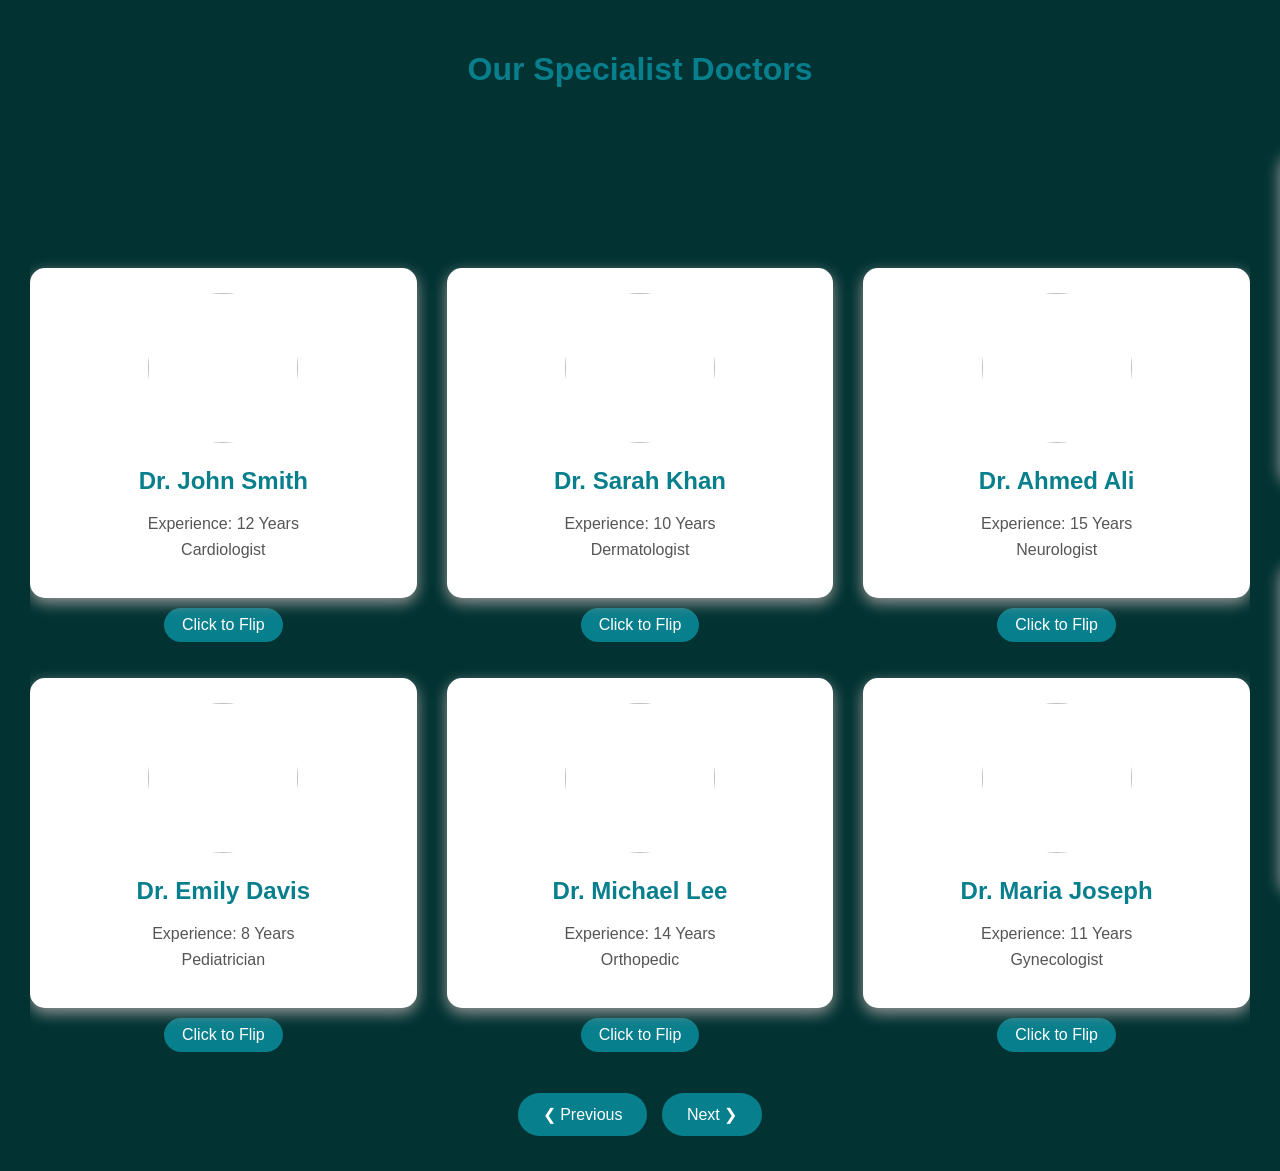
==== doctor.html @ ad0640b2 "hospital info" ====
<!DOCTYPE html>
<html lang="en">
<head>
    <meta charset="UTF-8">
    <meta name="viewport" content="width=device-width, initial-scale=1.0">
    <title>doctor</title>
</head>
<body>
    <link rel="stylesheet" href="doctor.css">
    
<h1>Our Specialist Doctors</h1>

<!-- Radio buttons for sliding -->
<input type="radio" name="slide" id="page1" checked>
<input type="radio" name="slide" id="page2">

<div class="slider">

    <!-- PAGE 1 : 6 DOCTORS -->
    <div class="doctor-page">

        <!-- Doctor 1 -->
        <div class="card">
            <input type="checkbox" id="doctor1">
            <div class="card-inner">

                <div class="card-front">
                    <img src="doc1.jpg">
                    <h2>Dr. John Smith</h2>
                    <p>Experience: 12 Years</p>
                    <p>Cardiologist</p>
                </div>

                <div class="card-back">
                    <h2>Dr. John Smith</h2>
                    <p>
                        Dr. John is an experienced cardiologist.
                        He provides expert heart care and treatment
                        with modern medical technology.
                    </p>
                </div>

            </div>
            <label for="doctor1" class="flip">Click to Flip</label>
        </div>

        <!-- Doctor 2 -->
        <div class="card">
            <input type="checkbox" id="doctor2">
            <div class="card-inner">

                <div class="card-front">
                    <img src="doc9.jpg">
                    <h2>Dr. Sarah Khan</h2>
                    <p>Experience: 10 Years</p>
                    <p>Dermatologist</p>
                </div>

                <div class="card-back">
                    <h2>Dr. Sarah Khan</h2>
                    <p>
                        Dr. Sarah specializes in skin care,
                        dermatology and advanced skin treatments.
                    </p>
                </div>

            </div>
            <label for="doctor2" class="flip">Click to Flip</label>
        </div>

        <!-- Doctor 3 -->
        <div class="card">
            <input type="checkbox" id="doctor3">
            <div class="card-inner">

                <div class="card-front">
                    <img src="doc3.jpg">
                    <h2>Dr. Ahmed Ali</h2>
                    <p>Experience: 15 Years</p>
                    <p>Neurologist</p>
                </div>

                <div class="card-back">
                    <h2>Dr. Ahmed Ali</h2>
                    <p>
                        Dr. Ahmed provides specialized neurological
                        diagnosis and treatment for patients.
                    </p>
                </div>

            </div>
            <label for="doctor3" class="flip">Click to Flip</label>
        </div>

        <!-- Doctor 4 -->
        <div class="card">
            <input type="checkbox" id="doctor4">
            <div class="card-inner">

                <div class="card-front">
                    <img src="doc6.jpg">
                    <h2>Dr. Emily Davis</h2>
                    <p>Experience: 8 Years</p>
                    <p>Pediatrician</p>
                </div>

                <div class="card-back">
                    <h2>Dr. Emily Davis</h2>
                    <p>
                        Dr. Emily specializes in children's health,
                        growth and medical care.
                    </p>
                </div>

            </div>
            <label for="doctor4" class="flip">Click to Flip</label>
        </div>

        <!-- Doctor 5 -->
        <div class="card">
            <input type="checkbox" id="doctor5">
            <div class="card-inner">

                <div class="card-front">
                    <img src="doc7.jpg">
                    <h2>Dr. Michael Lee</h2>
                    <p>Experience: 14 Years</p>
                    <p>Orthopedic</p>
                </div>

                <div class="card-back">
                    <h2>Dr. Michael Lee</h2>
                    <p>
                        Dr. Michael specializes in bones,
                        joints, muscles and orthopedic treatment.
                    </p>
                </div>

            </div>
            <label for="doctor5" class="flip">Click to Flip</label>
        </div>

        <!-- Doctor 6 -->
        <div class="card">
            <input type="checkbox" id="doctor6">
            <div class="card-inner">

                <div class="card-front">
                    <img src="doc13.jpg">
                    <h2>Dr. Maria Joseph</h2>
                    <p>Experience: 11 Years</p>
                    <p>Gynecologist</p>
                </div>

                <div class="card-back">
                    <h2>Dr. Maria Joseph</h2>
                    <p>
                        Dr. Maria provides professional women's
                        healthcare and gynecological services.
                    </p>
                </div>

            </div>
            <label for="doctor6" class="flip">Click to Flip</label>
        </div>

    </div>


    <!-- PAGE 2 : NEW 6 DOCTORS -->
    <div class="doctor-page">

        <div class="card">
            <input type="checkbox" id="doctor7">
            <div class="card-inner">
                <div class="card-front">
                    <img src="doc4.jpg">
                    <h2>Dr. David Wilson</h2>
                    <p>Experience: 13 Years</p>
                    <p>Surgeon</p>
                </div>
                <div class="card-back">
                    <h2>Dr. David Wilson</h2>
                    <p>
                        Dr. David is an experienced surgeon
                        providing safe and advanced surgical care.
                    </p>
                </div>
            </div>
            <label for="doctor7" class="flip">Click to Flip</label>
        </div>

        <div class="card">
            <input type="checkbox" id="doctor8">
            <div class="card-inner">
                <div class="card-front">
                    <img src="doc8.jpg">
                    <h2>Dr. Lisa Roy</h2>
                    <p>Experience: 9 Years</p>
                    <p>ENT Specialist</p>
                </div>
                <div class="card-back">
                    <h2>Dr. Lisa Roy</h2>
                    <p>
                        Dr. Lisa provides treatment for ear,
                        nose and throat related conditions.
                    </p>
                </div>
            </div>
            <label for="doctor8" class="flip">Click to Flip</label>
        </div>

        <div class="card">
            <input type="checkbox" id="doctor9">
            <div class="card-inner">
                <div class="card-front">
                    <img src="doc5.jpg">
                    <h2>Dr. Robert Khan</h2>
                    <p>Experience: 16 Years</p>
                    <p>General Physician</p>
                </div>
                <div class="card-back">
                    <h2>Dr. Robert Khan</h2>
                    <p>
                        Dr. Robert provides complete general
                        medical consultation and patient care.
                    </p>
                </div>
            </div>
            <label for="doctor9" class="flip">Click to Flip</label>
        </div>

        <div class="card">
            <input type="checkbox" id="doctor10">
            <div class="card-inner">
                <div class="card-front">
                    <img src="doc10.jpg">
                    <h2>Dr. Anna Thomas</h2>
                    <p>Experience: 7 Years</p>
                    <p>Radiologist</p>
                </div>
                <div class="card-back">
                    <h2>Dr. Anna Thomas</h2>
                    <p>
                        Dr. Anna specializes in medical imaging
                        and diagnostic radiology.
                    </p>
                </div>
            </div>
            <label for="doctor10" class="flip">Click to Flip</label>
        </div>

        <div class="card">
            <input type="checkbox" id="doctor11">
            <div class="card-inner">
                <div class="card-front">
                    <img src="doc12.jpg">
                    <h2>Dr. James Kumar</h2>
                    <p>Experience: 12 Years</p>
                    <p>Urologist</p>
                </div>
                <div class="card-back">
                    <h2>Dr. James Kumar</h2>
                    <p>
                        Dr. James provides specialized diagnosis
                        and treatment for urinary conditions.
                    </p>
                </div>
            </div>
            <label for="doctor11" class="flip">Click to Flip</label>
        </div>

        <div class="card">
            <input type="checkbox" id="doctor12">
            <div class="card-inner">
                <div class="card-front">
                    <img src="doc11.jpg">
                    <h2>Dr. Sophia Khan</h2>
                    <p>Experience: 10 Years</p>
                    <p>Psychiatrist</p>
                </div>
                <div class="card-back">
                    <h2>Dr. Sophia Khan</h2>
                    <p>
                        Dr. Sophia provides professional mental
                        wellness consultation and patient support.
                    </p>
                </div>
            </div>
            <label for="doctor12" class="flip">Click to Flip</label>
        </div>

    </div>

</div>


<!-- SLIDE BUTTONS -->
<div class="buttons">
    <label for="page1">❮ Previous</label>
    <label for="page2">Next ❯</label>
</div>

</body>
</html>

</body>
</html>
---- doctor.css ----
* {
    box-sizing: border-box;
}

body {
    margin: 0;
    padding: 30px;
    font-family: Arial, sans-serif;
    background: #023232;
    text-align: center;
}

h1 {
    color: #087f8c;
    margin-bottom: 30px;
}

/* Hide radio buttons */
input[type="radio"] {
    display: none;
}

/* Slider */
.slider {
    width: 100%;
    overflow: hidden;
}

/* Two pages */
.doctor-page {
    margin-top: 150px;
    width: 100%;
    display: grid;
    grid-template-columns: repeat(3, 1fr);
    gap: 30px;
    transition: transform 0.6s ease;
}

/* Put second page beside first page */
.doctor-page:nth-child(2) {
    position: absolute;
    left: 100%;
    top: 0;
}

/* Card */
.card {
    width: 100%;
    height: 380px;
    perspective: 1000px;
    position: relative;
}

/* Hide checkbox */
.card input {
    display: none;
}

/* Card rotating area */
.card-inner {
    width: 100%;
    height: 330px;
    position: relative;
    transform-style: preserve-3d;
    transition: transform 0.7s;
}

/* Click checkbox = rotate */
.card input:checked ~ .card-inner {
    transform: rotateY(180deg);
}

/* Front and back */
.card-front,
.card-back {
    position: absolute;
    width: 100%;
    height: 100%;
    border-radius: 15px;
    backface-visibility: hidden;
    padding: 15px;
    box-shadow: 0 5px 15px #999;
}

/* Front */
.card-front {
    background: white;
}

.card-front img {
    width: 150px;
    height: 150px;
    object-fit: cover;
    border-radius: 50%;
    margin-top: 10px;
}

.card-front h2 {
    color: #087f8c;
}

.card-front p {
    margin: 8px;
    color: #555;
}

/* Back */
.card-back {
    background: #087f8c;
    color: white;
    transform: rotateY(180deg);
    display: flex;
    flex-direction: column;
    justify-content: center;
    align-items: center;
}

.card-back h2 {
    margin-bottom: 20px;
}

.card-back p {
    line-height: 1.6;
    padding: 15px;
}

/* Flip text */
.flip {
    display: inline-block;
    margin-top: 10px;
    background: #087f8c;
    color: white;
    padding: 8px 18px;
    border-radius: 20px;
    cursor: pointer;
}

.flip:hover {
    background: #055b63;
}

/* Slide buttons */
.buttons {
    margin-top: 30px;
}

.buttons label {
    display: inline-block;
    background: #087f8c;
    color: white;
    padding: 12px 25px;
    margin: 5px;
    border-radius: 25px;
    cursor: pointer;
}

.buttons label:hover {
    background: #055b63;
}

/* PAGE SLIDE */

#page2:checked ~ .slider .doctor-page:first-child {
    transform: translateX(-100%);
}

#page2:checked ~ .slider .doctor-page:nth-child(2) {
    transform: translateX(-100%);
}


/* Mobile */
@media (max-width: 800px) {

    .doctor-page {
        grid-template-columns: repeat(2, 1fr);
    }

}

@media (max-width: 500px) {

    .doctor-page {
        grid-template-columns: 1fr;
    }

}
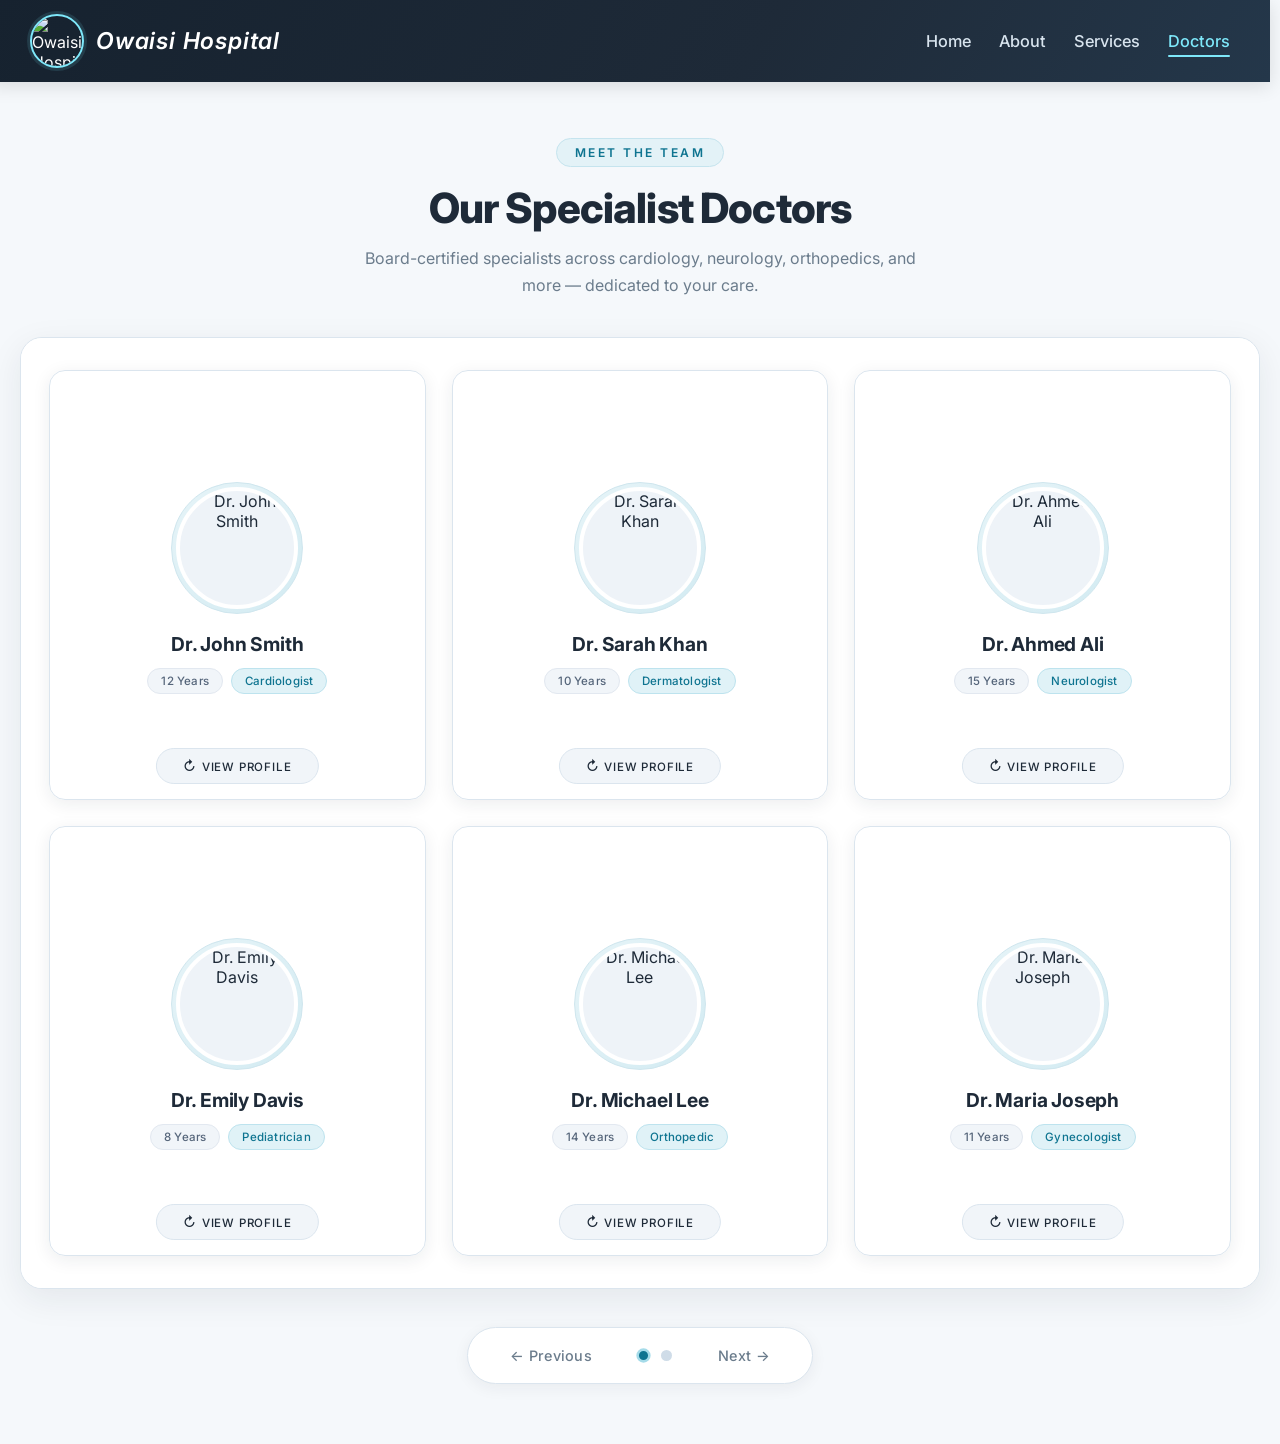
==== commit 54e51986: "update hospital website" ====
--- a/doctor.html
+++ b/doctor.html
@@ -3,306 +3,350 @@
 <head>
     <meta charset="UTF-8">
     <meta name="viewport" content="width=device-width, initial-scale=1.0">
-    <title>doctor</title>
+    <title>Our Specialist Doctors – Owaisi Hospital</title>
+    <link rel="preconnect" href="https://fonts.googleapis.com">
+    <link rel="preconnect" href="https://fonts.gstatic.com" crossorigin>
+    <link href="https://fonts.googleapis.com/css2?family=Inter:wght@300;400;500;600;700;800&display=swap" rel="stylesheet">
+    <link rel="stylesheet" href="doctor.css">
 </head>
 <body>
-    <link rel="stylesheet" href="doctor.css">
-    
-<h1>Our Specialist Doctors</h1>
-
-<!-- Radio buttons for sliding -->
-<input type="radio" name="slide" id="page1" checked>
-<input type="radio" name="slide" id="page2">
-
-<div class="slider">
-
-    <!-- PAGE 1 : 6 DOCTORS -->
-    <div class="doctor-page">
-
-        <!-- Doctor 1 -->
-        <div class="card">
-            <input type="checkbox" id="doctor1">
-            <div class="card-inner">
-
-                <div class="card-front">
-                    <img src="doc1.jpg">
-                    <h2>Dr. John Smith</h2>
-                    <p>Experience: 12 Years</p>
-                    <p>Cardiologist</p>
-                </div>
-
-                <div class="card-back">
-                    <h2>Dr. John Smith</h2>
-                    <p>
-                        Dr. John is an experienced cardiologist.
-                        He provides expert heart care and treatment
-                        with modern medical technology.
-                    </p>
-                </div>
+
+    <!-- ========== NAVBAR ========== -->
+    <nav class="navbar">
+        <div class="logo">
+            <img src="https://ik.imagekit.io/ii1duviwf/assets/images3.jpg?updatedAt=1786777859644" alt="Owaisi Hospital Logo" class="owaisilo">
+            <p class="navlogo"><i>Owaisi Hospital</i></p>
+        </div>
+
+        <input type="checkbox" id="menu-toggle" class="menu-checkbox">
+        <label for="menu-toggle" class="menu-btn" aria-label="Toggle menu">
+            <span></span>
+            <span></span>
+            <span></span>
+        </label>
+
+        <ul class="nav-links">
+            <li><a href="home.html">Home</a></li>
+            <li><a href="index.html">About</a></li>
+            <li><a href="services.html">Services</a></li>
+            <li><a href="doctor.html" class="active">Doctors</a></li>
+        </ul>
+    </nav>
+
+    <!-- ========== PAGE HEADER ========== -->
+    <header class="page-header">
+        <span class="eyebrow">Meet the Team</span>
+        <h1 class="page-title">Our Specialist Doctors</h1>
+        <p class="page-subtitle">Board-certified specialists across cardiology, neurology, orthopedics, and more — dedicated to your care.</p>
+    </header>
+
+    <!-- ========== PAGE STATE ========== -->
+    <input type="radio" name="slide" id="page1" checked>
+    <input type="radio" name="slide" id="page2">
+
+    <!-- ========== SLIDER ========== -->
+    <div class="slider-wrapper">
+        <div class="slider">
+
+            <!-- ===== PAGE 1 ===== -->
+            <div class="doctor-page page-blue">
+
+                <article class="card">
+                    <input type="checkbox" id="doctor1">
+                    <div class="card-inner">
+                        <div class="card-front">
+                            <div class="img-wrapper">
+                                <img src="https://ik.imagekit.io/ii1duviwf/assets/doc4.jpg?updatedAt=1786777857141" alt="Dr. John Smith">
+                            </div>
+                            <h2>Dr. John Smith</h2>
+                            <div class="badge-group">
+                                <span class="exp-badge">12 Years</span>
+                                <span class="specialty-badge">Cardiologist</span>
+                            </div>
+                        </div>
+                        <div class="card-back">
+                            <div class="back-icon">❤️</div>
+                            <h2>Dr. John Smith</h2>
+                            <span class="back-specialty">Cardiologist</span>
+                            <p>Expert cardiologist providing comprehensive heart care using modern technology.</p>
+                        </div>
+                    </div>
+                    <label for="doctor1" class="flip-btn">View Profile</label>
+                </article>
+
+                <article class="card">
+                    <input type="checkbox" id="doctor2">
+                    <div class="card-inner">
+                        <div class="card-front">
+                            <div class="img-wrapper">
+                                <img src="https://ik.imagekit.io/ii1duviwf/assets/doc11.jpg?updatedAt=1786777857047" alt="Dr. Sarah Khan">
+                            </div>
+                            <h2>Dr. Sarah Khan</h2>
+                            <div class="badge-group">
+                                <span class="exp-badge">10 Years</span>
+                                <span class="specialty-badge">Dermatologist</span>
+                            </div>
+                        </div>
+                        <div class="card-back">
+                            <div class="back-icon">🧴</div>
+                            <h2>Dr. Sarah Khan</h2>
+                            <span class="back-specialty">Dermatologist</span>
+                            <p>Specialist in skin care, advanced dermatology, and cosmetic treatments.</p>
+                        </div>
+                    </div>
+                    <label for="doctor2" class="flip-btn">View Profile</label>
+                </article>
+
+                <article class="card">
+                    <input type="checkbox" id="doctor3">
+                    <div class="card-inner">
+                        <div class="card-front">
+                            <div class="img-wrapper">
+                                <img src="https://ik.imagekit.io/ii1duviwf/assets/doc5.jpg?updatedAt=1786777857223" alt="Dr. Ahmed Ali">
+                            </div>
+                            <h2>Dr. Ahmed Ali</h2>
+                            <div class="badge-group">
+                                <span class="exp-badge">15 Years</span>
+                                <span class="specialty-badge">Neurologist</span>
+                            </div>
+                        </div>
+                        <div class="card-back">
+                            <div class="back-icon">🧠</div>
+                            <h2>Dr. Ahmed Ali</h2>
+                            <span class="back-specialty">Neurologist</span>
+                            <p>Neurological diagnosis and treatment for complex brain and nervous system disorders.</p>
+                        </div>
+                    </div>
+                    <label for="doctor3" class="flip-btn">View Profile</label>
+                </article>
+
+                <article class="card">
+                    <input type="checkbox" id="doctor4">
+                    <div class="card-inner">
+                        <div class="card-front">
+                            <div class="img-wrapper">
+                                <img src="https://ik.imagekit.io/ii1duviwf/assets/doc8.jpg?updatedAt=1786777858055" alt="Dr. Emily Davis">
+                            </div>
+                            <h2>Dr. Emily Davis</h2>
+                            <div class="badge-group">
+                                <span class="exp-badge">8 Years</span>
+                                <span class="specialty-badge">Pediatrician</span>
+                            </div>
+                        </div>
+                        <div class="card-back">
+                            <div class="back-icon">👶</div>
+                            <h2>Dr. Emily Davis</h2>
+                            <span class="back-specialty">Pediatrician</span>
+                            <p>Dedicated to children's health, growth monitoring, and pediatric care.</p>
+                        </div>
+                    </div>
+                    <label for="doctor4" class="flip-btn">View Profile</label>
+                </article>
+
+                <article class="card">
+                    <input type="checkbox" id="doctor5">
+                    <div class="card-inner">
+                        <div class="card-front">
+                            <div class="img-wrapper">
+                                <img src="https://ik.imagekit.io/ii1duviwf/assets/doc13.jpg?updatedAt=1786777857024" alt="Dr. Michael Lee">
+                            </div>
+                            <h2>Dr. Michael Lee</h2>
+                            <div class="badge-group">
+                                <span class="exp-badge">14 Years</span>
+                                <span class="specialty-badge">Orthopedic</span>
+                            </div>
+                        </div>
+                        <div class="card-back">
+                            <div class="back-icon">🦴</div>
+                            <h2>Dr. Michael Lee</h2>
+                            <span class="back-specialty">Orthopedic Surgeon</span>
+                            <p>Orthopedic surgeon specializing in bones, joints, and musculoskeletal injuries.</p>
+                        </div>
+                    </div>
+                    <label for="doctor5" class="flip-btn">View Profile</label>
+                </article>
+
+                <article class="card">
+                    <input type="checkbox" id="doctor6">
+                    <div class="card-inner">
+                        <div class="card-front">
+                            <div class="img-wrapper">
+                                <img src="https://ik.imagekit.io/ii1duviwf/assets/doc6.jpg?updatedAt=1786777857351" alt="Dr. Maria Joseph">
+                            </div>
+                            <h2>Dr. Maria Joseph</h2>
+                            <div class="badge-group">
+                                <span class="exp-badge">11 Years</span>
+                                <span class="specialty-badge">Gynecologist</span>
+                            </div>
+                        </div>
+                        <div class="card-back">
+                            <div class="back-icon">🌸</div>
+                            <h2>Dr. Maria Joseph</h2>
+                            <span class="back-specialty">Gynecologist</span>
+                            <p>Women's health expert offering comprehensive gynecological and obstetric services.</p>
+                        </div>
+                    </div>
+                    <label for="doctor6" class="flip-btn">View Profile</label>
+                </article>
 
             </div>
-            <label for="doctor1" class="flip">Click to Flip</label>
+
+            <!-- ===== PAGE 2 ===== -->
+            <div class="doctor-page page-amber">
+
+                <article class="card">
+                    <input type="checkbox" id="doctor7">
+                    <div class="card-inner">
+                        <div class="card-front">
+                            <div class="img-wrapper">
+                                <img src="https://ik.imagekit.io/ii1duviwf/assets/doc4.jpg?updatedAt=1786777857141" alt="Dr. David Wilson">
+                            </div>
+                            <h2>Dr. David Wilson</h2>
+                            <div class="badge-group">
+                                <span class="exp-badge">13 Years</span>
+                                <span class="specialty-badge">Surgeon</span>
+                            </div>
+                        </div>
+                        <div class="card-back">
+                            <div class="back-icon">🔬</div>
+                            <h2>Dr. David Wilson</h2>
+                            <span class="back-specialty">Surgeon</span>
+                            <p>Highly skilled surgeon with expertise in minimally invasive and complex surgeries.</p>
+                        </div>
+                    </div>
+                    <label for="doctor7" class="flip-btn">View Profile</label>
+                </article>
+
+                <article class="card">
+                    <input type="checkbox" id="doctor8">
+                    <div class="card-inner">
+                        <div class="card-front">
+                            <div class="img-wrapper">
+                                <img src="https://ik.imagekit.io/ii1duviwf/assets/doc10.jpg?updatedAt=1786777857098" alt="Dr. Lisa Roy">
+                            </div>
+                            <h2>Dr. Lisa Roy</h2>
+                            <div class="badge-group">
+                                <span class="exp-badge">9 Years</span>
+                                <span class="specialty-badge">ENT Specialist</span>
+                            </div>
+                        </div>
+                        <div class="card-back">
+                            <div class="back-icon">👂</div>
+                            <h2>Dr. Lisa Roy</h2>
+                            <span class="back-specialty">ENT Specialist</span>
+                            <p>Ear, nose, and throat specialist treating a wide range of ENT conditions.</p>
+                        </div>
+                    </div>
+                    <label for="doctor8" class="flip-btn">View Profile</label>
+                </article>
+
+                <article class="card">
+                    <input type="checkbox" id="doctor9">
+                    <div class="card-inner">
+                        <div class="card-front">
+                            <div class="img-wrapper">
+                                <img src="https://ik.imagekit.io/ii1duviwf/assets/doc2.jpg?updatedAt=1786777857091" alt="Dr. Robert Khan">
+                            </div>
+                            <h2>Dr. Robert Khan</h2>
+                            <div class="badge-group">
+                                <span class="exp-badge">16 Years</span>
+                                <span class="specialty-badge">General Physician</span>
+                            </div>
+                        </div>
+                        <div class="card-back">
+                            <div class="back-icon">🩺</div>
+                            <h2>Dr. Robert Khan</h2>
+                            <span class="back-specialty">General Physician</span>
+                            <p>Experienced general physician providing primary care and health consultations.</p>
+                        </div>
+                    </div>
+                    <label for="doctor9" class="flip-btn">View Profile</label>
+                </article>
+
+                <article class="card">
+                    <input type="checkbox" id="doctor10">
+                    <div class="card-inner">
+                        <div class="card-front">
+                            <div class="img-wrapper">
+                                <img src="https://ik.imagekit.io/ii1duviwf/assets/doc12.jpg?updatedAt=1786777857067" alt="Dr. Anna Thomas">
+                            </div>
+                            <h2>Dr. Anna Thomas</h2>
+                            <div class="badge-group">
+                                <span class="exp-badge">7 Years</span>
+                                <span class="specialty-badge">Radiologist</span>
+                            </div>
+                        </div>
+                        <div class="card-back">
+                            <div class="back-icon">📷</div>
+                            <h2>Dr. Anna Thomas</h2>
+                            <span class="back-specialty">Radiologist</span>
+                            <p>Radiology specialist offering advanced diagnostic imaging and interpretation.</p>
+                        </div>
+                    </div>
+                    <label for="doctor10" class="flip-btn">View Profile</label>
+                </article>
+
+                <article class="card">
+                    <input type="checkbox" id="doctor11">
+                    <div class="card-inner">
+                        <div class="card-front">
+                            <div class="img-wrapper">
+                                <img src="https://ik.imagekit.io/ii1duviwf/assets/doc3.jpg?updatedAt=1786777857188" alt="Dr. James Kumar">
+                            </div>
+                            <h2>Dr. James Kumar</h2>
+                            <div class="badge-group">
+                                <span class="exp-badge">12 Years</span>
+                                <span class="specialty-badge">Urologist</span>
+                            </div>
+                        </div>
+                        <div class="card-back">
+                            <div class="back-icon">🧬</div>
+                            <h2>Dr. James Kumar</h2>
+                            <span class="back-specialty">Urologist</span>
+                            <p>Urology expert providing diagnosis and treatment for urinary and male reproductive issues.</p>
+                        </div>
+                    </div>
+                    <label for="doctor11" class="flip-btn">View Profile</label>
+                </article>
+
+                <article class="card">
+                    <input type="checkbox" id="doctor12">
+                    <div class="card-inner">
+                        <div class="card-front">
+                            <div class="img-wrapper">
+                                <img src="https://ik.imagekit.io/ii1duviwf/assets/doc5.jpg?updatedAt=1786777857223" alt="Dr. Sophia Khan">
+                            </div>
+                            <h2>Dr. Sophia Khan</h2>
+                            <div class="badge-group">
+                                <span class="exp-badge">10 Years</span>
+                                <span class="specialty-badge">Psychiatrist</span>
+                            </div>
+                        </div>
+                        <div class="card-back">
+                            <div class="back-icon">🧘</div>
+                            <h2>Dr. Sophia Khan</h2>
+                            <span class="back-specialty">Psychiatrist</span>
+                            <p>Compassionate psychiatrist offering mental wellness and therapy services.</p>
+                        </div>
+                    </div>
+                    <label for="doctor12" class="flip-btn">View Profile</label>
+                </article>
+
+            </div>
+
         </div>
-
-        <!-- Doctor 2 -->
-        <div class="card">
-            <input type="checkbox" id="doctor2">
-            <div class="card-inner">
-
-                <div class="card-front">
-                    <img src="doc9.jpg">
-                    <h2>Dr. Sarah Khan</h2>
-                    <p>Experience: 10 Years</p>
-                    <p>Dermatologist</p>
-                </div>
-
-                <div class="card-back">
-                    <h2>Dr. Sarah Khan</h2>
-                    <p>
-                        Dr. Sarah specializes in skin care,
-                        dermatology and advanced skin treatments.
-                    </p>
-                </div>
-
-            </div>
-            <label for="doctor2" class="flip">Click to Flip</label>
+    </div>
+
+    <!-- ========== SLIDE CONTROLS ========== -->
+    <div class="slide-controls">
+        <label for="page1" class="slide-btn">← Previous</label>
+        <div class="slide-dots">
+            <label for="page1" class="dot" aria-label="Page 1"></label>
+            <label for="page2" class="dot" aria-label="Page 2"></label>
         </div>
-
-        <!-- Doctor 3 -->
-        <div class="card">
-            <input type="checkbox" id="doctor3">
-            <div class="card-inner">
-
-                <div class="card-front">
-                    <img src="doc3.jpg">
-                    <h2>Dr. Ahmed Ali</h2>
-                    <p>Experience: 15 Years</p>
-                    <p>Neurologist</p>
-                </div>
-
-                <div class="card-back">
-                    <h2>Dr. Ahmed Ali</h2>
-                    <p>
-                        Dr. Ahmed provides specialized neurological
-                        diagnosis and treatment for patients.
-                    </p>
-                </div>
-
-            </div>
-            <label for="doctor3" class="flip">Click to Flip</label>
-        </div>
-
-        <!-- Doctor 4 -->
-        <div class="card">
-            <input type="checkbox" id="doctor4">
-            <div class="card-inner">
-
-                <div class="card-front">
-                    <img src="doc6.jpg">
-                    <h2>Dr. Emily Davis</h2>
-                    <p>Experience: 8 Years</p>
-                    <p>Pediatrician</p>
-                </div>
-
-                <div class="card-back">
-                    <h2>Dr. Emily Davis</h2>
-                    <p>
-                        Dr. Emily specializes in children's health,
-                        growth and medical care.
-                    </p>
-                </div>
-
-            </div>
-            <label for="doctor4" class="flip">Click to Flip</label>
-        </div>
-
-        <!-- Doctor 5 -->
-        <div class="card">
-            <input type="checkbox" id="doctor5">
-            <div class="card-inner">
-
-                <div class="card-front">
-                    <img src="doc7.jpg">
-                    <h2>Dr. Michael Lee</h2>
-                    <p>Experience: 14 Years</p>
-                    <p>Orthopedic</p>
-                </div>
-
-                <div class="card-back">
-                    <h2>Dr. Michael Lee</h2>
-                    <p>
-                        Dr. Michael specializes in bones,
-                        joints, muscles and orthopedic treatment.
-                    </p>
-                </div>
-
-            </div>
-            <label for="doctor5" class="flip">Click to Flip</label>
-        </div>
-
-        <!-- Doctor 6 -->
-        <div class="card">
-            <input type="checkbox" id="doctor6">
-            <div class="card-inner">
-
-                <div class="card-front">
-                    <img src="doc13.jpg">
-                    <h2>Dr. Maria Joseph</h2>
-                    <p>Experience: 11 Years</p>
-                    <p>Gynecologist</p>
-                </div>
-
-                <div class="card-back">
-                    <h2>Dr. Maria Joseph</h2>
-                    <p>
-                        Dr. Maria provides professional women's
-                        healthcare and gynecological services.
-                    </p>
-                </div>
-
-            </div>
-            <label for="doctor6" class="flip">Click to Flip</label>
-        </div>
-
+        <label for="page2" class="slide-btn">Next →</label>
     </div>
 
-
-    <!-- PAGE 2 : NEW 6 DOCTORS -->
-    <div class="doctor-page">
-
-        <div class="card">
-            <input type="checkbox" id="doctor7">
-            <div class="card-inner">
-                <div class="card-front">
-                    <img src="doc4.jpg">
-                    <h2>Dr. David Wilson</h2>
-                    <p>Experience: 13 Years</p>
-                    <p>Surgeon</p>
-                </div>
-                <div class="card-back">
-                    <h2>Dr. David Wilson</h2>
-                    <p>
-                        Dr. David is an experienced surgeon
-                        providing safe and advanced surgical care.
-                    </p>
-                </div>
-            </div>
-            <label for="doctor7" class="flip">Click to Flip</label>
-        </div>
-
-        <div class="card">
-            <input type="checkbox" id="doctor8">
-            <div class="card-inner">
-                <div class="card-front">
-                    <img src="doc8.jpg">
-                    <h2>Dr. Lisa Roy</h2>
-                    <p>Experience: 9 Years</p>
-                    <p>ENT Specialist</p>
-                </div>
-                <div class="card-back">
-                    <h2>Dr. Lisa Roy</h2>
-                    <p>
-                        Dr. Lisa provides treatment for ear,
-                        nose and throat related conditions.
-                    </p>
-                </div>
-            </div>
-            <label for="doctor8" class="flip">Click to Flip</label>
-        </div>
-
-        <div class="card">
-            <input type="checkbox" id="doctor9">
-            <div class="card-inner">
-                <div class="card-front">
-                    <img src="doc5.jpg">
-                    <h2>Dr. Robert Khan</h2>
-                    <p>Experience: 16 Years</p>
-                    <p>General Physician</p>
-                </div>
-                <div class="card-back">
-                    <h2>Dr. Robert Khan</h2>
-                    <p>
-                        Dr. Robert provides complete general
-                        medical consultation and patient care.
-                    </p>
-                </div>
-            </div>
-            <label for="doctor9" class="flip">Click to Flip</label>
-        </div>
-
-        <div class="card">
-            <input type="checkbox" id="doctor10">
-            <div class="card-inner">
-                <div class="card-front">
-                    <img src="doc10.jpg">
-                    <h2>Dr. Anna Thomas</h2>
-                    <p>Experience: 7 Years</p>
-                    <p>Radiologist</p>
-                </div>
-                <div class="card-back">
-                    <h2>Dr. Anna Thomas</h2>
-                    <p>
-                        Dr. Anna specializes in medical imaging
-                        and diagnostic radiology.
-                    </p>
-                </div>
-            </div>
-            <label for="doctor10" class="flip">Click to Flip</label>
-        </div>
-
-        <div class="card">
-            <input type="checkbox" id="doctor11">
-            <div class="card-inner">
-                <div class="card-front">
-                    <img src="doc12.jpg">
-                    <h2>Dr. James Kumar</h2>
-                    <p>Experience: 12 Years</p>
-                    <p>Urologist</p>
-                </div>
-                <div class="card-back">
-                    <h2>Dr. James Kumar</h2>
-                    <p>
-                        Dr. James provides specialized diagnosis
-                        and treatment for urinary conditions.
-                    </p>
-                </div>
-            </div>
-            <label for="doctor11" class="flip">Click to Flip</label>
-        </div>
-
-        <div class="card">
-            <input type="checkbox" id="doctor12">
-            <div class="card-inner">
-                <div class="card-front">
-                    <img src="doc11.jpg">
-                    <h2>Dr. Sophia Khan</h2>
-                    <p>Experience: 10 Years</p>
-                    <p>Psychiatrist</p>
-                </div>
-                <div class="card-back">
-                    <h2>Dr. Sophia Khan</h2>
-                    <p>
-                        Dr. Sophia provides professional mental
-                        wellness consultation and patient support.
-                    </p>
-                </div>
-            </div>
-            <label for="doctor12" class="flip">Click to Flip</label>
-        </div>
-
-    </div>
-
-</div>
-
-
-<!-- SLIDE BUTTONS -->
-<div class="buttons">
-    <label for="page1">❮ Previous</label>
-    <label for="page2">Next ❯</label>
-</div>
-
-</body>
-</html>
-
+    <script src="script.js"></script>
 </body>
 </html>
--- a/doctor.css
+++ b/doctor.css
@@ -1,188 +1,568 @@
+/* ==========================================
+   RESET & BASE
+   ========================================== */
 * {
+    margin: 0;
+    padding: 0;
     box-sizing: border-box;
 }
 
+:root {
+    --navy: #1e2a38;
+    --teal: #0e7490;
+    --teal-light: #0ea5b7;
+    --amber: #c2410c;
+    --amber-light: #ea8a2f;
+    --bg: #f5f8fb;
+    --bg-alt: #eef3f8;
+    --white: #ffffff;
+    --border: #dbe5ee;
+    --text: #1f2d3a;
+    --muted: #6b7c8c;
+    --card-shadow: 0 4px 18px rgba(30, 42, 56, 0.08);
+    --card-shadow-hover: 0 14px 34px rgba(30, 42, 56, 0.14);
+}
+
+html { scroll-behavior: smooth; }
+
 body {
-    margin: 0;
-    padding: 30px;
-    font-family: Arial, sans-serif;
-    background: #023232;
+    min-height: 100vh;
+    font-family: 'Inter', system-ui, -apple-system, sans-serif;
+    display: flex;
+    flex-direction: column;
+    align-items: center;
+    padding: 0 20px 60px;
+    background: var(--bg);
+    color: var(--text);
+    overflow-x: hidden;
+}
+
+img {
+    max-width: 100%;
+    display: block;
+}
+
+/* ==========================================
+   NAVBAR
+   ========================================== */
+.navbar {
+    display: flex;
+    justify-content: space-between;
+    align-items: center;
+    padding: 14px 40px;
+    color: #fff;
+    position: sticky;
+    top: 0;
+    z-index: 100;
+    background: linear-gradient(120deg, #16222f 0%, #1e2a38 60%, #24374a 100%);
+    box-shadow: 0 4px 18px rgba(0, 0, 0, 0.12);
+    width: 100vw;
+    margin-left: calc(-50vw + 50%);
+}
+
+.logo {
+    display: flex;
+    align-items: center;
+    gap: 12px;
+}
+
+.owaisilo {
+    width: 54px;
+    height: 54px;
+    border-radius: 50%;
+    object-fit: cover;
+    border: 2px solid #7ee8fa;
+    box-shadow: 0 0 0 3px rgba(126, 232, 250, 0.12);
+}
+
+.navlogo {
+    font-size: 1.45rem;
+    font-weight: 600;
+    letter-spacing: 0.8px;
+    color: #fff;
+}
+
+.nav-links {
+    display: flex;
+    list-style: none;
+    gap: 28px;
+    align-items: center;
+}
+
+.nav-links a {
+    color: #d8e4ee;
+    text-decoration: none;
+    font-size: 1.02rem;
+    font-weight: 500;
+    position: relative;
+    padding: 6px 0;
+    transition: color 0.3s;
+}
+
+.nav-links a::after {
+    content: '';
+    position: absolute;
+    left: 0;
+    bottom: 0;
+    width: 0;
+    height: 2px;
+    background: #7ee8fa;
+    border-radius: 2px;
+    transition: width 0.3s ease;
+}
+
+.nav-links a:hover,
+.nav-links a.active {
+    color: #7ee8fa;
+}
+
+.nav-links a:hover::after,
+.nav-links a.active::after {
+    width: 100%;
+}
+
+.menu-checkbox { display: none; }
+
+.menu-btn {
+    display: none;
+    flex-direction: column;
+    justify-content: space-between;
+    width: 28px;
+    height: 20px;
+    cursor: pointer;
+}
+
+.menu-btn span {
+    height: 3px;
+    width: 100%;
+    background: #fff;
+    border-radius: 10px;
+    transition: all 0.3s ease;
+}
+
+/* ==========================================
+   PAGE HEADER
+   ========================================== */
+.page-header {
     text-align: center;
-}
-
-h1 {
-    color: #087f8c;
-    margin-bottom: 30px;
-}
-
-/* Hide radio buttons */
-input[type="radio"] {
-    display: none;
-}
-
-/* Slider */
+    margin: 56px auto 38px;
+    max-width: 720px;
+    padding: 0 15px;
+}
+
+.eyebrow {
+    display: inline-block;
+    font-size: 0.75rem;
+    font-weight: 600;
+    letter-spacing: 2.5px;
+    text-transform: uppercase;
+    color: var(--teal);
+    background: #e3f2f7;
+    border: 1px solid #c5e4ee;
+    padding: 6px 18px;
+    border-radius: 40px;
+    margin-bottom: 18px;
+}
+
+.page-title {
+    font-size: 2.6rem;
+    font-weight: 800;
+    letter-spacing: -0.02em;
+    line-height: 1.15;
+    color: var(--navy);
+    margin-bottom: 12px;
+}
+
+.page-subtitle {
+    font-size: 1rem;
+    color: var(--muted);
+    line-height: 1.7;
+    max-width: 560px;
+    margin: 0 auto;
+}
+
+/* ==========================================
+   SLIDER
+   ========================================== */
+input[type="radio"] { display: none; }
+
+.slider-wrapper {
+    width: 100%;
+    max-width: 1280px;
+    overflow: hidden;
+    border-radius: 22px;
+    background: var(--white);
+    border: 1px solid var(--border);
+    box-shadow: 0 10px 34px rgba(30, 42, 56, 0.08);
+}
+
 .slider {
-    width: 100%;
-    overflow: hidden;
-}
-
-/* Two pages */
+    display: flex;
+    width: 200%;
+    transition: transform 0.85s cubic-bezier(0.34, 1.2, 0.64, 1);
+}
+
 .doctor-page {
-    margin-top: 150px;
-    width: 100%;
+    width: 50%;
     display: grid;
     grid-template-columns: repeat(3, 1fr);
-    gap: 30px;
-    transition: transform 0.6s ease;
-}
-
-/* Put second page beside first page */
+    gap: 26px;
+    padding: 32px 28px;
+    position: relative;
+    min-height: 520px;
+    background: var(--white);
+}
+
 .doctor-page:nth-child(2) {
-    position: absolute;
-    left: 100%;
-    top: 0;
-}
-
-/* Card */
+    background: #fbfcfe;
+}
+
+#page1:checked ~ .slider-wrapper .slider { transform: translateX(0); }
+#page2:checked ~ .slider-wrapper .slider { transform: translateX(-50%); }
+
+/* ==========================================
+   CARDS
+   ========================================== */
 .card {
+    perspective: 1500px;
+    height: 430px;
+    position: relative;
+}
+
+.card input { display: none; }
+
+.card-inner {
+    position: relative;
     width: 100%;
-    height: 380px;
-    perspective: 1000px;
-    position: relative;
-}
-
-/* Hide checkbox */
-.card input {
-    display: none;
-}
-
-/* Card rotating area */
-.card-inner {
-    width: 100%;
-    height: 330px;
-    position: relative;
+    height: 100%;
+    transition: transform 0.75s cubic-bezier(0.23, 1, 0.32, 1);
     transform-style: preserve-3d;
-    transition: transform 0.7s;
-}
-
-/* Click checkbox = rotate */
+    border-radius: 16px;
+    box-shadow: var(--card-shadow);
+}
+
+.card:not(:has(input:checked)):hover .card-inner {
+    transform: translateY(-8px);
+    box-shadow: var(--card-shadow-hover);
+}
+
 .card input:checked ~ .card-inner {
     transform: rotateY(180deg);
-}
-
-/* Front and back */
+    box-shadow: var(--card-shadow-hover);
+}
+
 .card-front,
 .card-back {
     position: absolute;
     width: 100%;
     height: 100%;
-    border-radius: 15px;
     backface-visibility: hidden;
-    padding: 15px;
-    box-shadow: 0 5px 15px #999;
-}
-
-/* Front */
+    -webkit-backface-visibility: hidden;
+    border-radius: 16px;
+    padding: 28px 22px 22px;
+    display: flex;
+    flex-direction: column;
+    align-items: center;
+    justify-content: center;
+    text-align: center;
+}
+
+/* Front — clean white card */
 .card-front {
-    background: white;
-}
-
-.card-front img {
-    width: 150px;
-    height: 150px;
+    background: var(--white);
+    border: 1px solid var(--border);
+    color: var(--navy);
+}
+
+.card-front .img-wrapper {
+    width: 132px;
+    height: 132px;
+    border-radius: 50%;
+    padding: 4px;
+    background: linear-gradient(135deg, #e6f4f8, #d3ebf2);
+    margin-bottom: 18px;
+    flex-shrink: 0;
+    border: 1px solid #cfe6ee;
+}
+
+.card-front .img-wrapper img {
+    width: 100%;
+    height: 100%;
     object-fit: cover;
     border-radius: 50%;
-    margin-top: 10px;
+    border: 4px solid #fff;
+    background: #eef3f8;
 }
 
 .card-front h2 {
-    color: #087f8c;
-}
-
-.card-front p {
-    margin: 8px;
-    color: #555;
-}
-
-/* Back */
+    font-size: 1.2rem;
+    font-weight: 700;
+    color: var(--navy);
+    margin-bottom: 12px;
+    letter-spacing: -0.01em;
+}
+
+.badge-group {
+    display: flex;
+    flex-wrap: wrap;
+    justify-content: center;
+    gap: 8px;
+}
+
+.badge-group span {
+    font-size: 0.72rem;
+    font-weight: 500;
+    padding: 5px 13px;
+    border-radius: 40px;
+    letter-spacing: 0.2px;
+}
+
+.exp-badge {
+    background: #f1f5f9;
+    border: 1px solid #e2e8f0;
+    color: #55657a;
+}
+
+.specialty-badge {
+    background: #e0f2f7;
+    border: 1px solid #bde3ee;
+    color: var(--teal);
+}
+
+/* Back — subtle tinted panel */
 .card-back {
-    background: #087f8c;
-    color: white;
     transform: rotateY(180deg);
-    display: flex;
-    flex-direction: column;
+    background: linear-gradient(160deg, #0e7490, #0b5e75);
+    border: 1px solid #0b5e75;
+    color: #fff;
+    padding: 30px 26px;
+}
+
+.card-back .back-icon {
+    font-size: 2.4rem;
+    margin-bottom: 10px;
+    opacity: 0.85;
+}
+
+.card-back h2 {
+    font-size: 1.4rem;
+    font-weight: 700;
+    margin-bottom: 8px;
+}
+
+.card-back .back-specialty {
+    display: inline-block;
+    font-size: 0.72rem;
+    font-weight: 600;
+    text-transform: uppercase;
+    letter-spacing: 1.2px;
+    background: rgba(255, 255, 255, 0.14);
+    padding: 5px 16px;
+    border-radius: 40px;
+    margin-bottom: 16px;
+    border: 1px solid rgba(255, 255, 255, 0.12);
+}
+
+.card-back p {
+    font-weight: 300;
+    line-height: 1.75;
+    max-width: 92%;
+    font-size: 0.92rem;
+    opacity: 0.95;
+}
+
+/* Flip button */
+.flip-btn {
+    position: absolute;
+    bottom: 16px;
+    left: 50%;
+    transform: translateX(-50%);
+    z-index: 20;
+    padding: 9px 26px;
+    background: #f1f5f9;
+    border: 1px solid #dbe5ee;
+    border-radius: 40px;
+    color: var(--navy);
+    font-weight: 500;
+    font-size: 0.72rem;
+    font-family: inherit;
+    letter-spacing: 0.8px;
+    text-transform: uppercase;
+    cursor: pointer;
+    transition: all 0.3s ease;
+    user-select: none;
+}
+
+.flip-btn::before {
+    content: '↻ ';
+    font-size: 0.85rem;
+}
+
+.card input:checked ~ .flip-btn::before {
+    content: '↺ ';
+}
+
+.card input:checked ~ .flip-btn {
+    background: rgba(255, 255, 255, 0.18);
+    border-color: rgba(255, 255, 255, 0.3);
+    color: #fff;
+}
+
+.flip-btn:hover {
+    background: #e0f2f7;
+    border-color: #bde3ee;
+    transform: translateX(-50%) scale(1.04);
+}
+
+.flip-btn:active {
+    transform: translateX(-50%) scale(0.96);
+}
+
+/* ==========================================
+   SLIDE CONTROLS
+   ========================================== */
+.slide-controls {
+    display: flex;
     justify-content: center;
     align-items: center;
-}
-
-.card-back h2 {
-    margin-bottom: 20px;
-}
-
-.card-back p {
-    line-height: 1.6;
-    padding: 15px;
-}
-
-/* Flip text */
-.flip {
-    display: inline-block;
-    margin-top: 10px;
-    background: #087f8c;
-    color: white;
-    padding: 8px 18px;
-    border-radius: 20px;
+    gap: 26px;
+    margin-top: 38px;
+    padding: 10px 22px;
+    background: var(--white);
+    border: 1px solid var(--border);
+    border-radius: 60px;
+    box-shadow: 0 4px 16px rgba(30, 42, 56, 0.06);
+}
+
+.slide-btn {
+    padding: 9px 20px;
+    border-radius: 40px;
+    color: var(--muted);
+    font-weight: 500;
+    font-size: 0.9rem;
+    font-family: inherit;
     cursor: pointer;
-}
-
-.flip:hover {
-    background: #055b63;
-}
-
-/* Slide buttons */
-.buttons {
-    margin-top: 30px;
-}
-
-.buttons label {
-    display: inline-block;
-    background: #087f8c;
-    color: white;
-    padding: 12px 25px;
-    margin: 5px;
-    border-radius: 25px;
+    transition: all 0.25s ease;
+    letter-spacing: 0.3px;
+    user-select: none;
+}
+
+.slide-btn:hover {
+    color: var(--teal);
+    background: #e3f2f7;
+}
+
+.slide-dots {
+    display: flex;
+    gap: 12px;
+}
+
+.dot {
+    width: 11px;
+    height: 11px;
+    border-radius: 50%;
+    background: #cfdce8;
+    border: 2px solid transparent;
+    transition: all 0.4s cubic-bezier(0.34, 1.2, 0.64, 1);
     cursor: pointer;
 }
 
-.buttons label:hover {
-    background: #055b63;
-}
-
-/* PAGE SLIDE */
-
-#page2:checked ~ .slider .doctor-page:first-child {
-    transform: translateX(-100%);
-}
-
-#page2:checked ~ .slider .doctor-page:nth-child(2) {
-    transform: translateX(-100%);
-}
-
-
-/* Mobile */
-@media (max-width: 800px) {
-
+.dot:hover {
+    background: #a9c1d4;
+}
+
+#page1:checked ~ .slide-controls .dot:nth-child(1) {
+    background: var(--teal);
+    border-color: #a5dbe9;
+    transform: scale(1.3);
+}
+
+#page2:checked ~ .slide-controls .dot:nth-child(2) {
+    background: var(--amber);
+    border-color: #f5cba8;
+    transform: scale(1.3);
+}
+
+/* ==========================================
+   RESPONSIVE
+   ========================================== */
+@media (max-width: 1100px) {
     .doctor-page {
         grid-template-columns: repeat(2, 1fr);
+        gap: 24px;
     }
-
-}
-
-@media (max-width: 500px) {
+    .page-title { font-size: 2.2rem; }
+}
+
+@media (max-width: 768px) {
+    body { padding: 0 14px 50px; }
+
+    .navbar { padding: 12px 22px; }
+
+    .menu-btn { display: flex; }
+
+    .nav-links {
+        display: none;
+        flex-direction: column;
+        width: 100%;
+        position: absolute;
+        top: 100%;
+        left: 0;
+        background: linear-gradient(160deg, #16222f, #24374a);
+        text-align: center;
+        padding: 22px 0;
+        box-shadow: 0 16px 30px rgba(0, 0, 0, 0.2);
+        gap: 0;
+        border-top: 1px solid rgba(126, 232, 250, 0.2);
+    }
+
+    .nav-links li { margin: 12px 0; }
+
+    .menu-checkbox:checked ~ .nav-links { display: flex; }
+    .menu-checkbox:checked ~ .menu-btn span:nth-child(1) { transform: rotate(45deg) translate(5px, 5px); }
+    .menu-checkbox:checked ~ .menu-btn span:nth-child(2) { opacity: 0; }
+    .menu-checkbox:checked ~ .menu-btn span:nth-child(3) { transform: rotate(-45deg) translate(7px, -7px); }
+
+    .page-header { margin: 40px auto 30px; }
+    .page-title { font-size: 1.9rem; }
+    .page-subtitle { font-size: 0.92rem; }
 
     .doctor-page {
         grid-template-columns: 1fr;
+        gap: 22px;
+        padding: 22px 18px;
     }
 
-}
-
+    .card {
+        height: 400px;
+        max-width: 400px;
+        margin: 0 auto;
+        width: 100%;
+    }
+
+    .card-front .img-wrapper {
+        width: 110px;
+        height: 110px;
+    }
+
+    .card-front h2 { font-size: 1.08rem; }
+
+    .slide-controls {
+        gap: 14px;
+        padding: 8px 16px;
+        flex-wrap: wrap;
+    }
+
+    .slide-btn { font-size: 0.82rem; padding: 7px 14px; }
+    .dot { width: 10px; height: 10px; }
+}
+
+@media (max-width: 400px) {
+    body { padding: 0 10px 40px; }
+    .card { height: 380px; }
+    .card-front .img-wrapper { width: 90px; height: 90px; }
+    .card-front h2 { font-size: 0.98rem; }
+    .flip-btn { font-size: 0.64rem; padding: 6px 16px; bottom: 12px; }
+    .card-back h2 { font-size: 1.15rem; }
+    .card-back p { font-size: 0.82rem; }
+}
